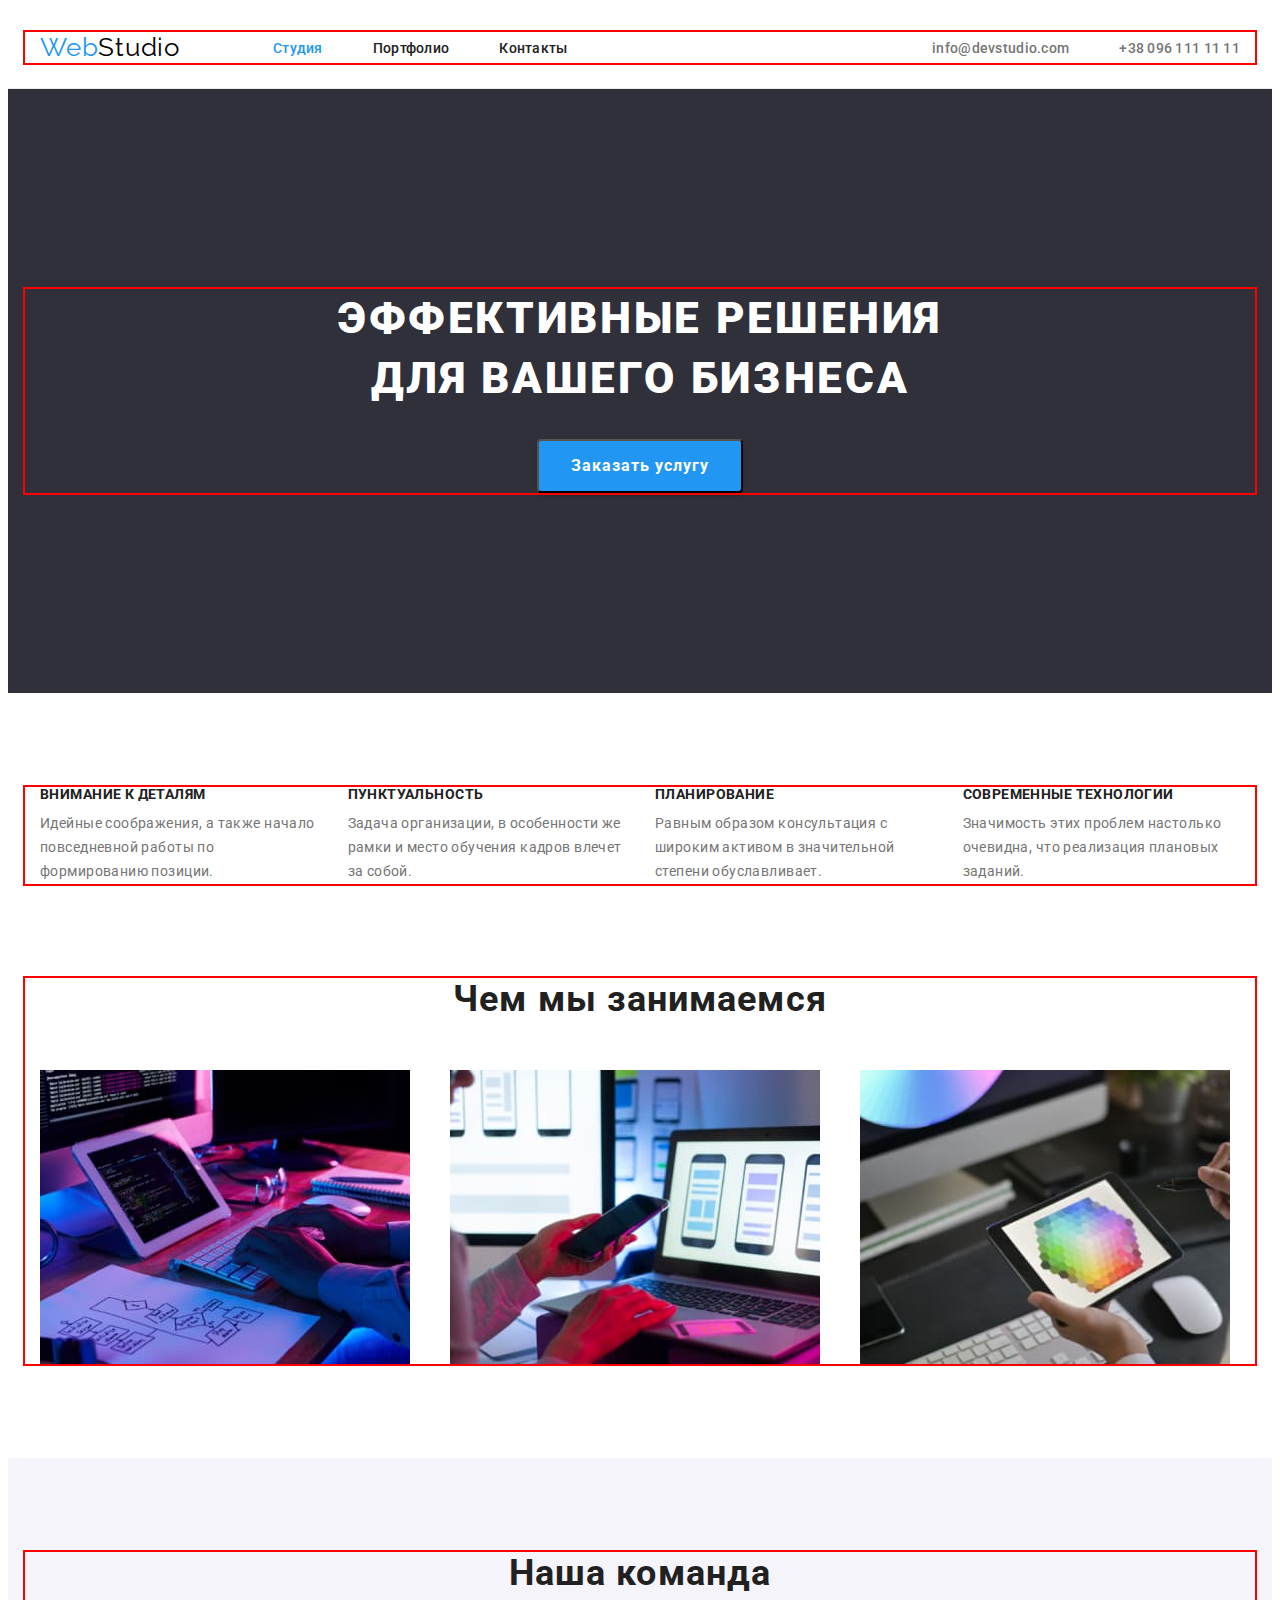
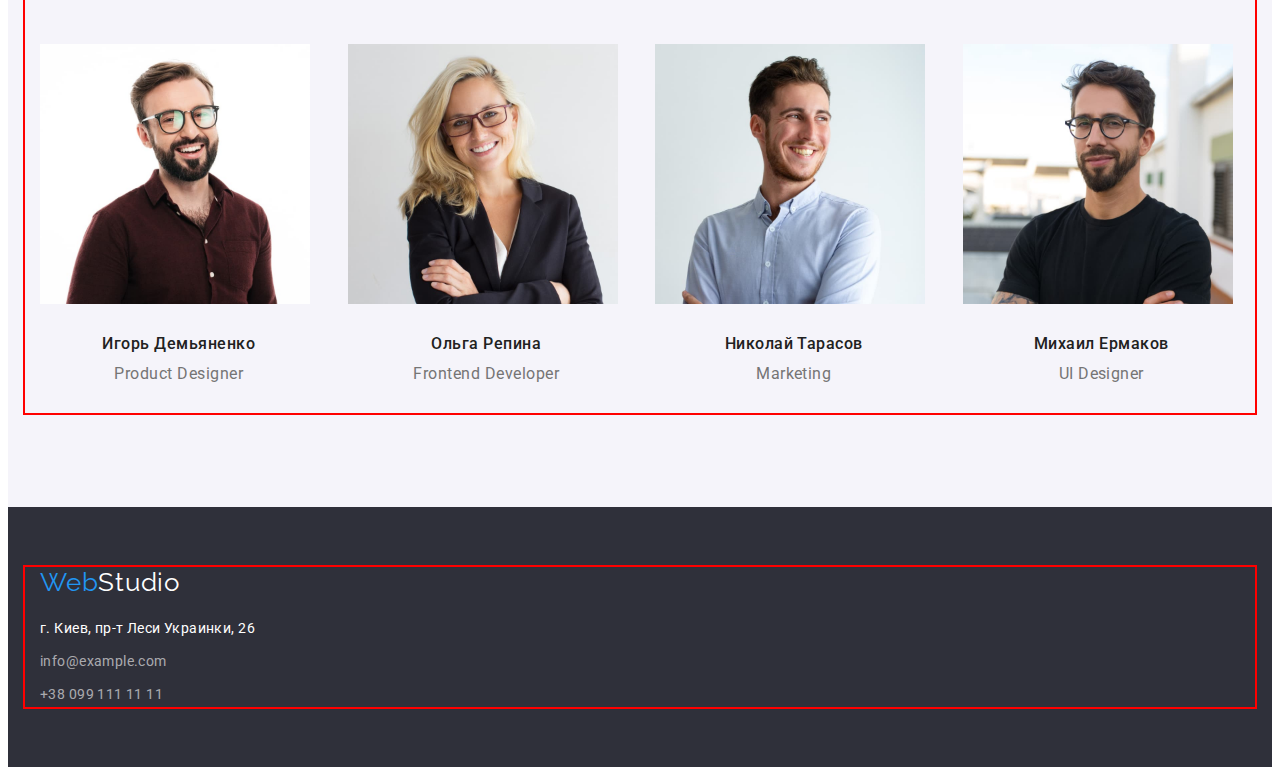
==== index.html @ fa951e1b "clone" ====
<!DOCTYPE html>
<html lang="ru">
<head>
    <meta charset="UTF-8">
    <meta http-equiv="X-UA-Compatible" content="IE=edge">
    <meta name="viewport" content="width=device-width, initial-scale=1.0">
    <title>Web Studio</title>
    <link rel="preconnect" href="https://fonts.googleapis.com">
    <link rel="preconnect" href="https://fonts.gstatic.com" crossorigin>
    <link href="https://fonts.googleapis.com/css2?family=Raleway:wght@700&family=Roboto:wght@400;500;700;900&display=swap"
        rel="stylesheet">
    <link rel="stylesheet" href="https://cdnjs.cloudflare.com/ajax/libs/modern-normalize/1.1.0/modern-normalize.min.css"
        integrity="sha512-wpPYUAdjBVSE4KJnH1VR1HeZfpl1ub8YT/NKx4PuQ5NmX2tKuGu6U/JRp5y+Y8XG2tV+wKQpNHVUX03MfMFn9Q=="
        crossorigin="anonymous" referrerpolicy="no-referrer"/>
    <link rel="stylesheet" href="./css/styles.css">
</head>
<body>
    <header class="header">
    <div class="container header-container">
        <a class="logo link" href="">Web<span class="logo-dark-text">Studio</span></a>
        <nav>
        <ul class="list nav-list">
            <li class="nav-item">
                <a class="link nav-link current" href="">Студия</a>
            </li>
            <li class="nav-item">
                <a class="link nav-link" href="./portfolio.html">Портфолио</a>
            </li>
            <li class="nav-item">
                <a class="link nav-link" href="">Контакты</a>
            </li>
        </ul>
        </nav>
        <div class="header-connect">
        <ul class="list nav-list">
        <li class="nav-connect">
            <a class="link nav-contact" href="mailto:info@devstudio.com">info@devstudio.com</a>
        </li>
        <li class="nav-connect">
            <a class="link nav-contact" href="tel:+380961111111">+38 096 111 11 11</a>
        </li>
        </ul>
        </div>
    </div>
    </header>
    <main>
    <section class="name">
    <div class="container name-item">
        <h1 class="name-title">Эффективные решения для вашего бизнеса</h1>
        <button class="name-btn" type="button">Заказать услугу</button>
    </div>
    </section>
    <section class="principles">
    <div class="container">
        <h2 class="visually-hidden">Наши преимущества</h2>
        <ul class="list principles-list">
            <li class="principles-item">
                <h3 class="principles-title">Внимание к деталям</h3>
                <p class="principles-text">Идейные соображения, а также начало повседневной работы по формированию позиции.</p>
            </li>
            <li class="principles-item">
                <h3 class="principles-title">Пунктуальность</h3>
                <p class="principles-text">Задача организации, в особенности же рамки и место обучения кадров влечет за собой.</p>
            </li>
            <li class="principles-item">
                <h3 class="principles-title">Планирование</h3>
                <p class="principles-text">Равным образом консультация с широким активом в значительной степени обуславливает.</p>
            </li>
            <li class="principles-item">
                <h3 class="principles-title">Современные технологии</h3>
                <p class="principles-text">Значимость этих проблем настолько очевидна, что реализация плановых заданий.</p>
            </li>
        </ul>
    </div>
    </section>
    <section class="about">
    <div class="container">
        <h2 class="about-title">Чем мы занимаемся</h2>
        <ul class="list about-list">
            <li class="about-item">
                <img src="./images/img1.jpg" alt="человек печатает на клавиатуре"
                width="370"
                height="294">
            </li>
            <li class="about-item">
                <img src="./images/img2.jpg" alt="телефон в руках"
                width="370"
                height="294">
            </li>
            <li class="about-item">
                <img src="./images/img3.jpg" alt="планшет в руках"
                width="370"
                height="294">
            </li>
        </ul>
    </div>
    </section>
    <section class="team">
    <div class="container">
        <h2 class="team-title">Наша команда</h2>
        <ul class="list team-list">
            <li class="team-item">
                <img class="team-image" src="./images/boy1.jpg" alt="парень в очках"
                width="270"
                height="260">
                <h3 class="team-name">Игорь Демьяненко</h3>
                <p class="team-position" lang="en">Product Designer</p>
            </li>
            <li class="team-item">
                <img class="team-image" src="./images/girl.jpg" alt="девушка"
                width="270"
                height="260">
                <h3 class="team-name">Ольга Репина</h3>
                <p class="team-position" lang="en">Frontend Developer</p>
            </li>
            <li class="team-item">
                <img class="team-image" src="./images/boy2.jpg" alt="парень"
                width="270"
                height="260">
                <h3 class="team-name">Николай Тарасов</h3>
                <p class="team-position" lang="en">Marketing</p>
            </li>
            <li class="team-item">
                <img class="team-image" src="./images/boy3.jpg" alt="парень с бородой"
                width="270"
                height="260">
                <h3 class="team-name">Михаил Ермаков</h3>
                <p class="team-position" lang="en">UI Designer</p>
            </li>
        </ul>
    </div>
    </section>
    </main>
    <footer class="footer">
    <div class="container">
        <a class="logo link" href="">Web<span class="logo-light-text">Studio</span></a>
        <address class="address">
            <ul class="list">
                <li class="adress-list">
                    <a class="link adress-link" href="https://goo.gl/maps/b5n3FPtcMpypodcq6" target="_blank" rel="noopener noreferre">
                        г. Киев, пр-т Леси Украинки, 26</a>
                </li>
                <li class="adress-list">
                    <a class="link adress-contact" href="mailto:info@example.com">info@example.com</a>
                </li>
                <li class="adress-list">
                    <a class="link adress-contact" href="tel:+380991111111">+38 099 111 11 11</a>
                </li>
            </ul>
        </address>
    </div>
    </footer>
</body>
</html>
---- css/styles.css ----
:root {
    --header-color: #757575;
    --title-color: #212121;
    --accent-color: #2196F3;
    --btn-color: #FFFFFF;
    }

body {
    font-family: "Roboto", "sans-serif";
    color: var(--header-color);
}
p, h1, h2, h3, h4, h5, h6 {
    margin: 0;
}

ul {
    margin: 0;
    padding: 0;
}
button {
    cursor: pointer;
}
img {
    display: block;
}


/* Header*/
.container {
    width: 1200px;
    padding-left: 15px;
    padding-right: 15px;
    margin: 0 auto;
    outline: 2px solid red;
}
.header {
    background-color: var(--btn-color);
    padding-top: 24px;
    padding-bottom: 25px;
    border-bottom: 1px solid #ECECEC;
}
.header-container {
    display: flex;
    align-items: center;
}
.header-connect {
    margin-left: auto;
}
.link {
    text-decoration: none;
}
.list {
    list-style: none;
}
.nav-list {
    display: flex;

}
.logo {
    font-family: "Raleway", "sans-serif";
    font-size: 26px;
    line-height: 1.19;
    letter-spacing: 0.03em;
    color: var(--accent-color);
    margin-right: 93px;
}
.logo-dark-text {
    color: #000000;
}

.nav-link {
font-weight: 500;
font-size: 14px;
line-height: 1.14;
letter-spacing: 0.02em;
color: var(--title-color);
}

.nav-item:not(:last-child) {
    margin-right: 50px;
}

.current {
    color: var(--accent-color);
}
.nav-link:hover,
.nav-link:focus {
    color: var(--accent-color);
}
.nav-contact {
font-weight: 500;
font-size: 14px;
line-height: 1.14;
letter-spacing: 0.02em;
color: var(--header-color);
}
.nav-connect:not(:last-child) {
    margin-right: 50px;
}

.nav-contact:hover,
.nav-contact:focus {
    color: var(--accent-color);
}

/* Section Name */
.name {
    background-color: #2F303A;
    padding-top: 200px;
    padding-bottom: 200px;
}
.name-item {
    display: flex;
    flex-direction: column;
    align-items: center;
}
.name-title {
font-weight: 900;
font-size: 44px;
line-height: 1.36;
text-align: center;
letter-spacing: 0.06em;
text-transform: uppercase;
color: var(--btn-color);
margin-bottom: 30px;
max-width: 696px;
display: flex;
}
.name-btn {
font-family: inherit;
font-weight: 700;
font-size: 16px;
line-height: 1.87;
display: flex;
align-items: center;
text-align: center;
letter-spacing: 0.06em;
color: var(--btn-color);
background-color: var(--accent-color);
cursor: pointer;
box-shadow: 0px 4px 4px rgba(0, 0, 0, 0.15);
border-radius: 4px;
min-width: 200px;
min-height: 50px;
padding: 10px 32px;
}
.name-btn:hover, .name-btn:focus {
   background-color: #188CE8;
}

/* Section principles */
.principles {
    padding-top: 94px;
    padding-bottom: 94px;
}
.principles-list {
    display: flex;
    flex-wrap: wrap;
    margin-left: -30px;
}
.principles-item {
    width: calc(100% / 4 - 30px);
    margin-left: 30px;
}
.visually-hidden {
    position: absolute;
    white-space: nowrap;
    width: 1px;
    height: 1px;
    margin: -1px;
    padding: 0;
    overflow: hidden;
    border: 0;
    clip: rect(0 0 0 0);
    clip-path: inset(50%);
}
.principles-title {
font-size: 14px;
line-height: 1.14;
letter-spacing: 0.03em;
text-transform: uppercase;
color: var(--title-color);
margin-bottom: 10px;
}
.principles-text {
font-size: 14px;
line-height: 1.71;
letter-spacing: 0.03em;
}

/* Section about */
.about {
    padding-top: 0;
    padding-bottom: 94px;
}
.about-list {
    display: flex;
    flex-wrap: wrap;
    margin-left: -30px;
}
.about-item {
    width: calc(100% / 3 - 30px);
    margin-left: 30px;
}
.about-title {
font-size: 36px;
line-height: 1.17;
text-align: center;
letter-spacing: 0.03em;
color: var(--title-color);
margin-bottom: 50px;
}

/* Team */
.team {
    background-color: #F5F4FA;
    padding-top: 94px;
    padding-bottom: 94px;
}
.team-list {
    display: flex;
    flex-wrap: wrap;
    margin-left: -30px;
}
.team-item {
    width: calc(100% / 4 - 30px);
    margin-left: 30px;
    margin-bottom: 30px;
}

.team-title {
font-weight: 700;
font-size: 36px;
line-height: 1.17;
text-align: center;
letter-spacing: 0.03em;
color: var(--title-color);
margin-bottom: 50px;
}
.team-image {
    margin-bottom: 30px;
}
.team-name {
font-weight: 500;
font-size: 16px;
line-height: 1.19;
text-align: center;
letter-spacing: 0.03em;
color: var(--title-color);
margin-bottom: 10px;
}
.team-position { 
font-size: 16px;
line-height: 1.19;
text-align: center;
letter-spacing: 0.03em;
color: var(--header-color);
}

/* Footer */
.footer {
background-color: #2F303A;
padding-top: 60px;
padding-bottom: 60px;
}
.logo-light-text {
    color: var(--btn-color);
}
.address {
font-style: normal;
margin-top: 20px;
}
.adress-list:not(:last-child) {
    margin-bottom: 9px;
}
.adress-link {
font-size: 14px;
line-height: 1.71;
letter-spacing: 0.03em;
color: var(--btn-color);
}
.adress-contact {
font-size: 14px;
line-height: 1.71;
letter-spacing: 0.03em;
color: rgba(255, 255, 255, 0.6);
}

/* Portfolio */
.filter-list {
    margin-bottom: 34px;
    display: flex;
    justify-content: center
}
.filter-item:not(:last-child) {
    margin-right: 8px;
    
}
.filter-btn-main {
font-family: inherit;
font-weight: 500;
font-size: 16px;
line-height: 1.63;
text-align: center;
letter-spacing: 0.03em;
color: var(--btn-color);
background: var(--accent-color);
box-shadow: 0px 3px 1px rgba(0, 0, 0, 0.1), 0px 1px 2px rgba(0, 0, 0, 0.08), 0px 2px 2px rgba(0, 0, 0, 0.12);
border-radius: 4px;
cursor: pointer;
border-radius: 4px;
border: none;
}
.filter-btn {
font-family: inherit;
font-weight: 500;
font-size: 16px;
line-height: 1.63;
text-align: center;
letter-spacing: 0.03em;
color: var(--title-color);
background-color: #F5F4FA;
cursor: pointer;
background: #F5F4FA;
border-radius: 4px;
border: none;
}
.filter-btn-main:hover,
.filter-btn-main:focus,
.filter-btn:hover,
.filter-btn:focus {
background-color: var(--accent-color);
color: var(--btn-color);
}
.projects {
    margin-top: 94px;
    margin-bottom: 94px;
    
}
.projects-list {
    display: flex;
    flex-wrap: wrap;
    margin-left: -30px;
    margin-bottom: -30px;
    }
.projects-box {
    width: calc(100% / 3 - 30px);
    margin-bottom: 30px;
    margin-left: 30px;
}
.projects-box:nth-last-child(-n + 3) {
    margin-bottom: 0;
}
.projects-item {
    border: 1px solid #EEEEEE;
    padding-left: 24px;
}
.projects-title {
font-size: 18px;
line-height: 2;
letter-spacing: 0.06em;
color: var(--title-color);
margin-top: 20px;
}

.projects-text {  
font-size: 16px;
line-height: 1.88;
letter-spacing: 0.03em;
color: var(--header-color);
margin-top: 4px;
margin-bottom: 20px;
}
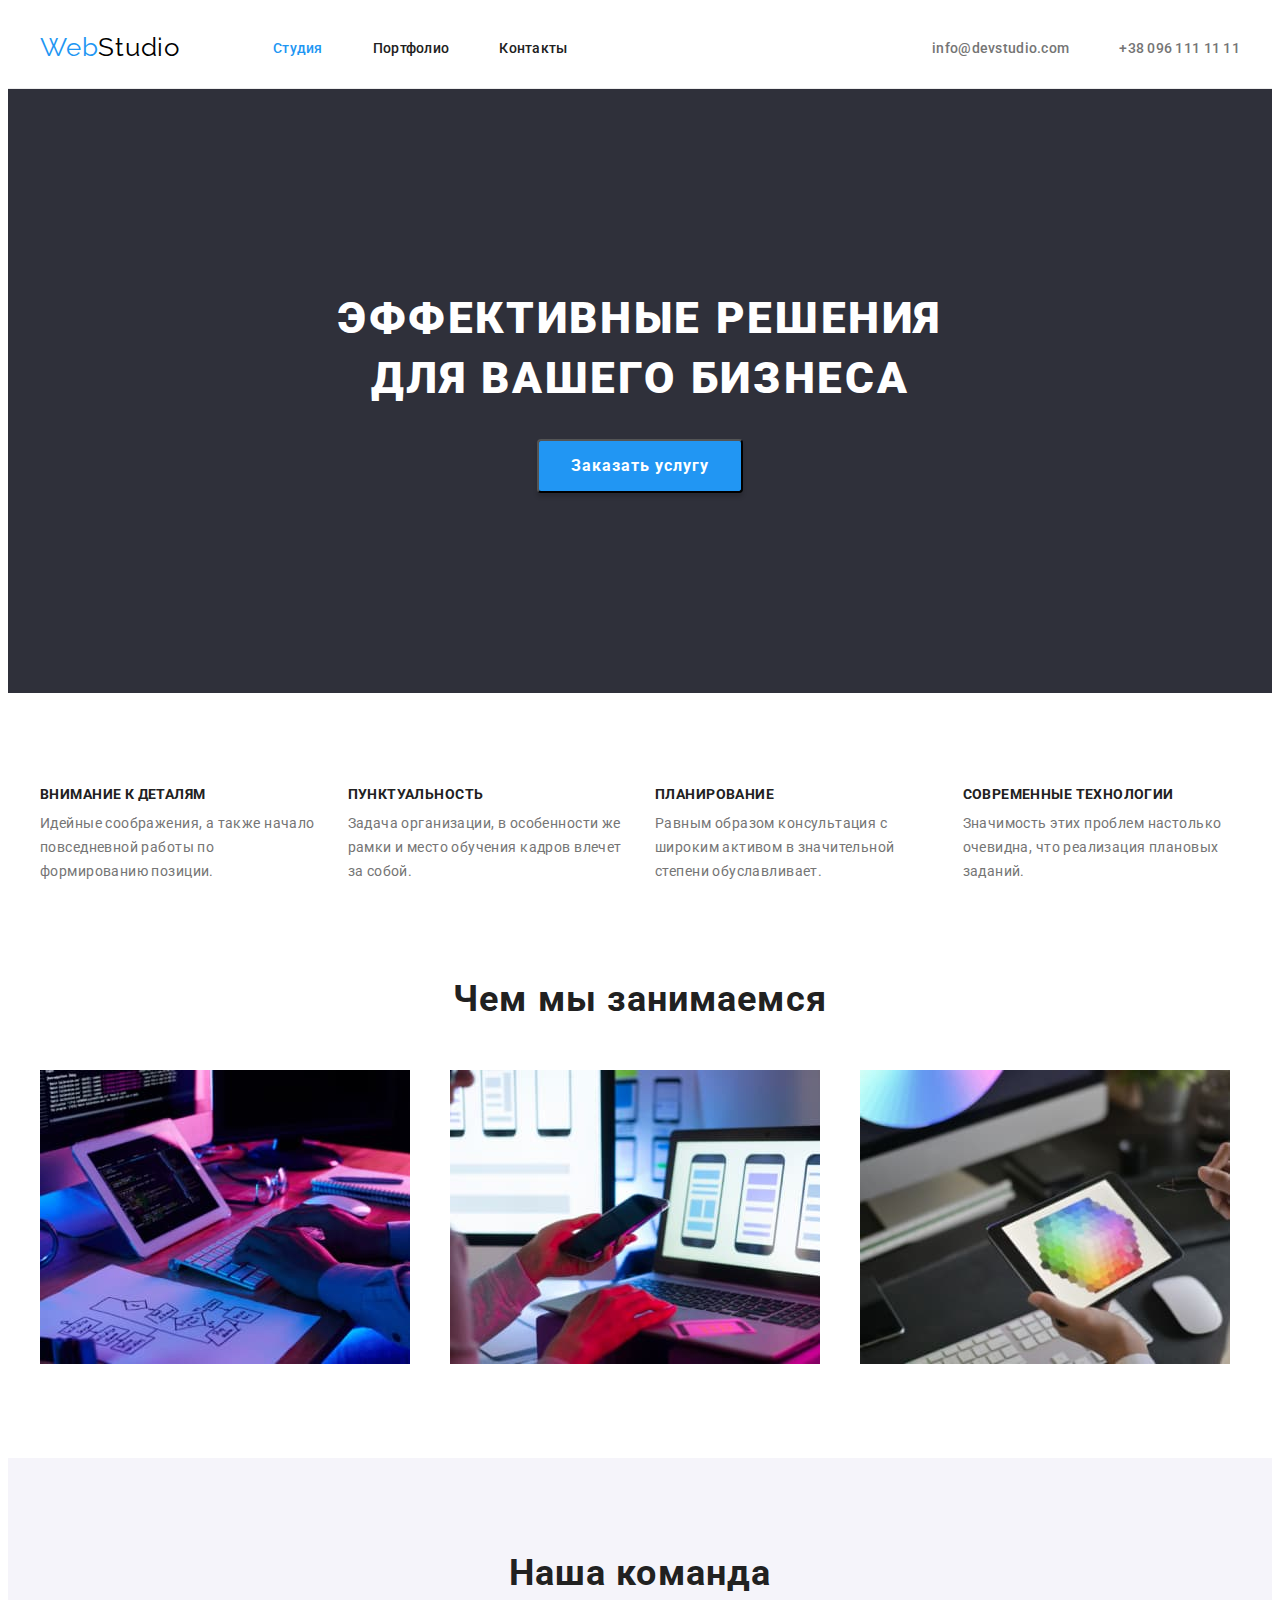
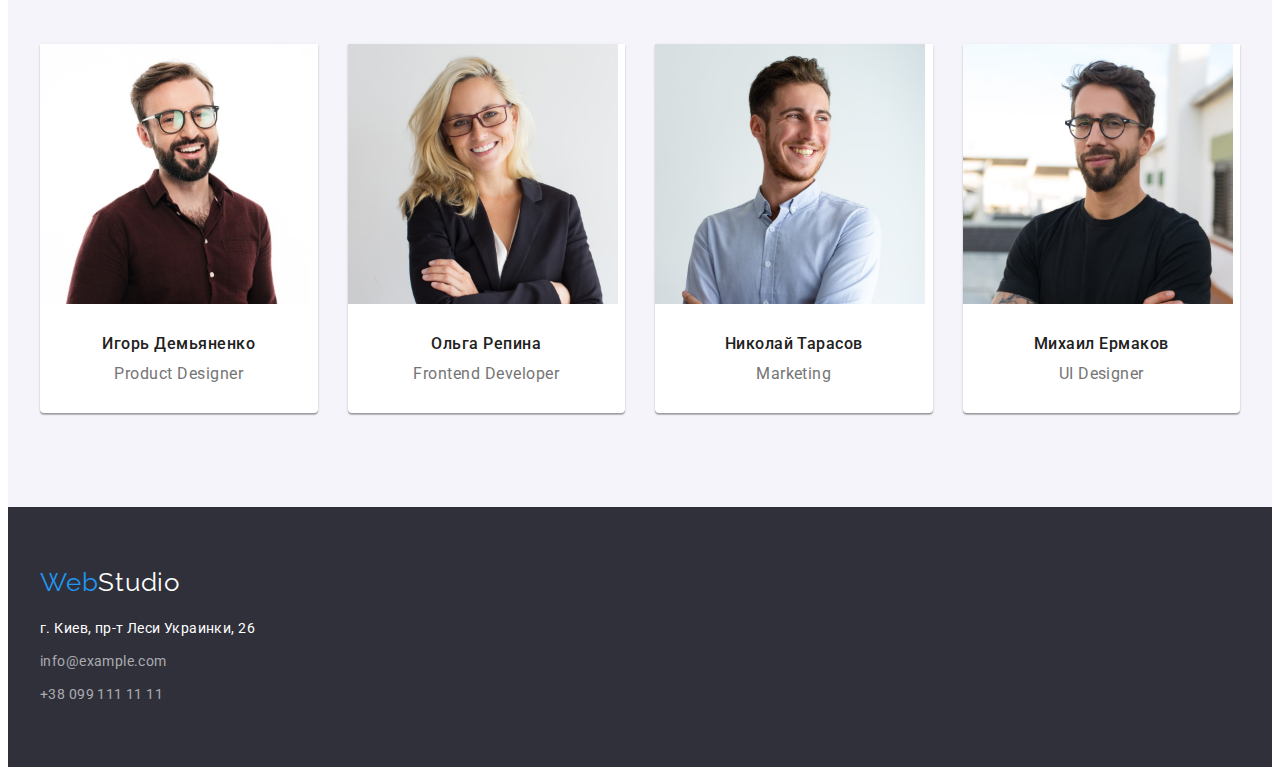
==== commit 18c8a187: "copy" ====
--- a/index.html
+++ b/index.html
@@ -31,7 +31,6 @@
             </li>
         </ul>
         </nav>
-        <div class="header-connect">
         <ul class="list nav-list">
         <li class="nav-connect">
             <a class="link nav-contact" href="mailto:info@devstudio.com">info@devstudio.com</a>
@@ -40,7 +39,6 @@
             <a class="link nav-contact" href="tel:+380961111111">+38 096 111 11 11</a>
         </li>
         </ul>
-        </div>
     </div>
     </header>
     <main>
@@ -50,7 +48,7 @@
         <button class="name-btn" type="button">Заказать услугу</button>
     </div>
     </section>
-    <section class="principles">
+    <section class="section">
     <div class="container">
         <h2 class="visually-hidden">Наши преимущества</h2>
         <ul class="list principles-list">
@@ -73,7 +71,7 @@
         </ul>
     </div>
     </section>
-    <section class="about">
+    <section class="section about">
     <div class="container">
         <h2 class="about-title">Чем мы занимаемся</h2>
         <ul class="list about-list">
@@ -95,37 +93,45 @@
         </ul>
     </div>
     </section>
-    <section class="team">
+    <section class="section team">
     <div class="container">
         <h2 class="team-title">Наша команда</h2>
         <ul class="list team-list">
             <li class="team-item">
-                <img class="team-image" src="./images/boy1.jpg" alt="парень в очках"
+                <img src="./images/boy1.jpg" alt="парень в очках"
                 width="270"
                 height="260">
+            <div class="team-heading">
                 <h3 class="team-name">Игорь Демьяненко</h3>
                 <p class="team-position" lang="en">Product Designer</p>
+            </div>
             </li>
             <li class="team-item">
-                <img class="team-image" src="./images/girl.jpg" alt="девушка"
+                <img src="./images/girl.jpg" alt="девушка"
                 width="270"
                 height="260">
+            <div class="team-heading">
                 <h3 class="team-name">Ольга Репина</h3>
                 <p class="team-position" lang="en">Frontend Developer</p>
+            </div>
             </li>
             <li class="team-item">
-                <img class="team-image" src="./images/boy2.jpg" alt="парень"
+                <img src="./images/boy2.jpg" alt="парень"
                 width="270"
                 height="260">
+            <div class="team-heading">
                 <h3 class="team-name">Николай Тарасов</h3>
                 <p class="team-position" lang="en">Marketing</p>
+            </div>
             </li>
             <li class="team-item">
-                <img class="team-image" src="./images/boy3.jpg" alt="парень с бородой"
+                <img src="./images/boy3.jpg" alt="парень с бородой"
                 width="270"
                 height="260">
+            <div class="team-heading">
                 <h3 class="team-name">Михаил Ермаков</h3>
                 <p class="team-position" lang="en">UI Designer</p>
+            </div>
             </li>
         </ul>
     </div>
@@ -133,7 +139,7 @@
     </main>
     <footer class="footer">
     <div class="container">
-        <a class="logo link" href="">Web<span class="logo-light-text">Studio</span></a>
+        <a class="logo-footer link" href="">Web<span class="logo-light-text">Studio</span></a>
         <address class="address">
             <ul class="list">
                 <li class="adress-list">
--- a/css/styles.css
+++ b/css/styles.css
@@ -31,7 +31,6 @@
     padding-left: 15px;
     padding-right: 15px;
     margin: 0 auto;
-    outline: 2px solid red;
 }
 .header {
     background-color: var(--btn-color);
@@ -43,9 +42,7 @@
     display: flex;
     align-items: center;
 }
-.header-connect {
-    margin-left: auto;
-}
+
 .link {
     text-decoration: none;
 }
@@ -54,7 +51,7 @@
 }
 .nav-list {
     display: flex;
-
+    margin-left: auto;
 }
 .logo {
     font-family: "Raleway", "sans-serif";
@@ -149,7 +146,7 @@
 }
 
 /* Section principles */
-.principles {
+.section {
     padding-top: 94px;
     padding-bottom: 94px;
 }
@@ -191,7 +188,6 @@
 /* Section about */
 .about {
     padding-top: 0;
-    padding-bottom: 94px;
 }
 .about-list {
     display: flex;
@@ -214,8 +210,6 @@
 /* Team */
 .team {
     background-color: #F5F4FA;
-    padding-top: 94px;
-    padding-bottom: 94px;
 }
 .team-list {
     display: flex;
@@ -225,9 +219,10 @@
 .team-item {
     width: calc(100% / 4 - 30px);
     margin-left: 30px;
-    margin-bottom: 30px;
-}
-
+    background-color: var(--btn-color);
+    box-shadow: 0px 1px 3px rgba(0, 0, 0, 0.12), 0px 1px 1px rgba(0, 0, 0, 0.14), 0px 2px 1px rgba(0, 0, 0, 0.2);
+    border-radius: 0px 0px 4px 4px;
+}
 .team-title {
 font-weight: 700;
 font-size: 36px;
@@ -237,9 +232,6 @@
 color: var(--title-color);
 margin-bottom: 50px;
 }
-.team-image {
-    margin-bottom: 30px;
-}
 .team-name {
 font-weight: 500;
 font-size: 16px;
@@ -248,6 +240,10 @@
 letter-spacing: 0.03em;
 color: var(--title-color);
 margin-bottom: 10px;
+}
+.team-heading {
+    padding-top: 30px;
+    padding-bottom: 30px;
 }
 .team-position { 
 font-size: 16px;
@@ -263,6 +259,13 @@
 padding-top: 60px;
 padding-bottom: 60px;
 }
+.logo-footer {
+    font-family: "Raleway", "sans-serif";
+    font-size: 26px;
+    line-height: 1.19;
+    letter-spacing: 0.03em;
+    color: var(--accent-color);
+}
 .logo-light-text {
     color: var(--btn-color);
 }
@@ -288,7 +291,7 @@
 
 /* Portfolio */
 .filter-list {
-    margin-bottom: 34px;
+    margin-bottom: 50px;
     display: flex;
     justify-content: center
 }
@@ -331,11 +334,6 @@
 .filter-btn:focus {
 background-color: var(--accent-color);
 color: var(--btn-color);
-}
-.projects {
-    margin-top: 94px;
-    margin-bottom: 94px;
-    
 }
 .projects-list {
     display: flex;
@@ -353,14 +351,13 @@
 }
 .projects-item {
     border: 1px solid #EEEEEE;
-    padding-left: 24px;
+    padding: 20px 24px;
 }
 .projects-title {
 font-size: 18px;
 line-height: 2;
 letter-spacing: 0.06em;
 color: var(--title-color);
-margin-top: 20px;
 }
 
 .projects-text {  
@@ -369,6 +366,5 @@
 letter-spacing: 0.03em;
 color: var(--header-color);
 margin-top: 4px;
-margin-bottom: 20px;
-}
-
+}
+
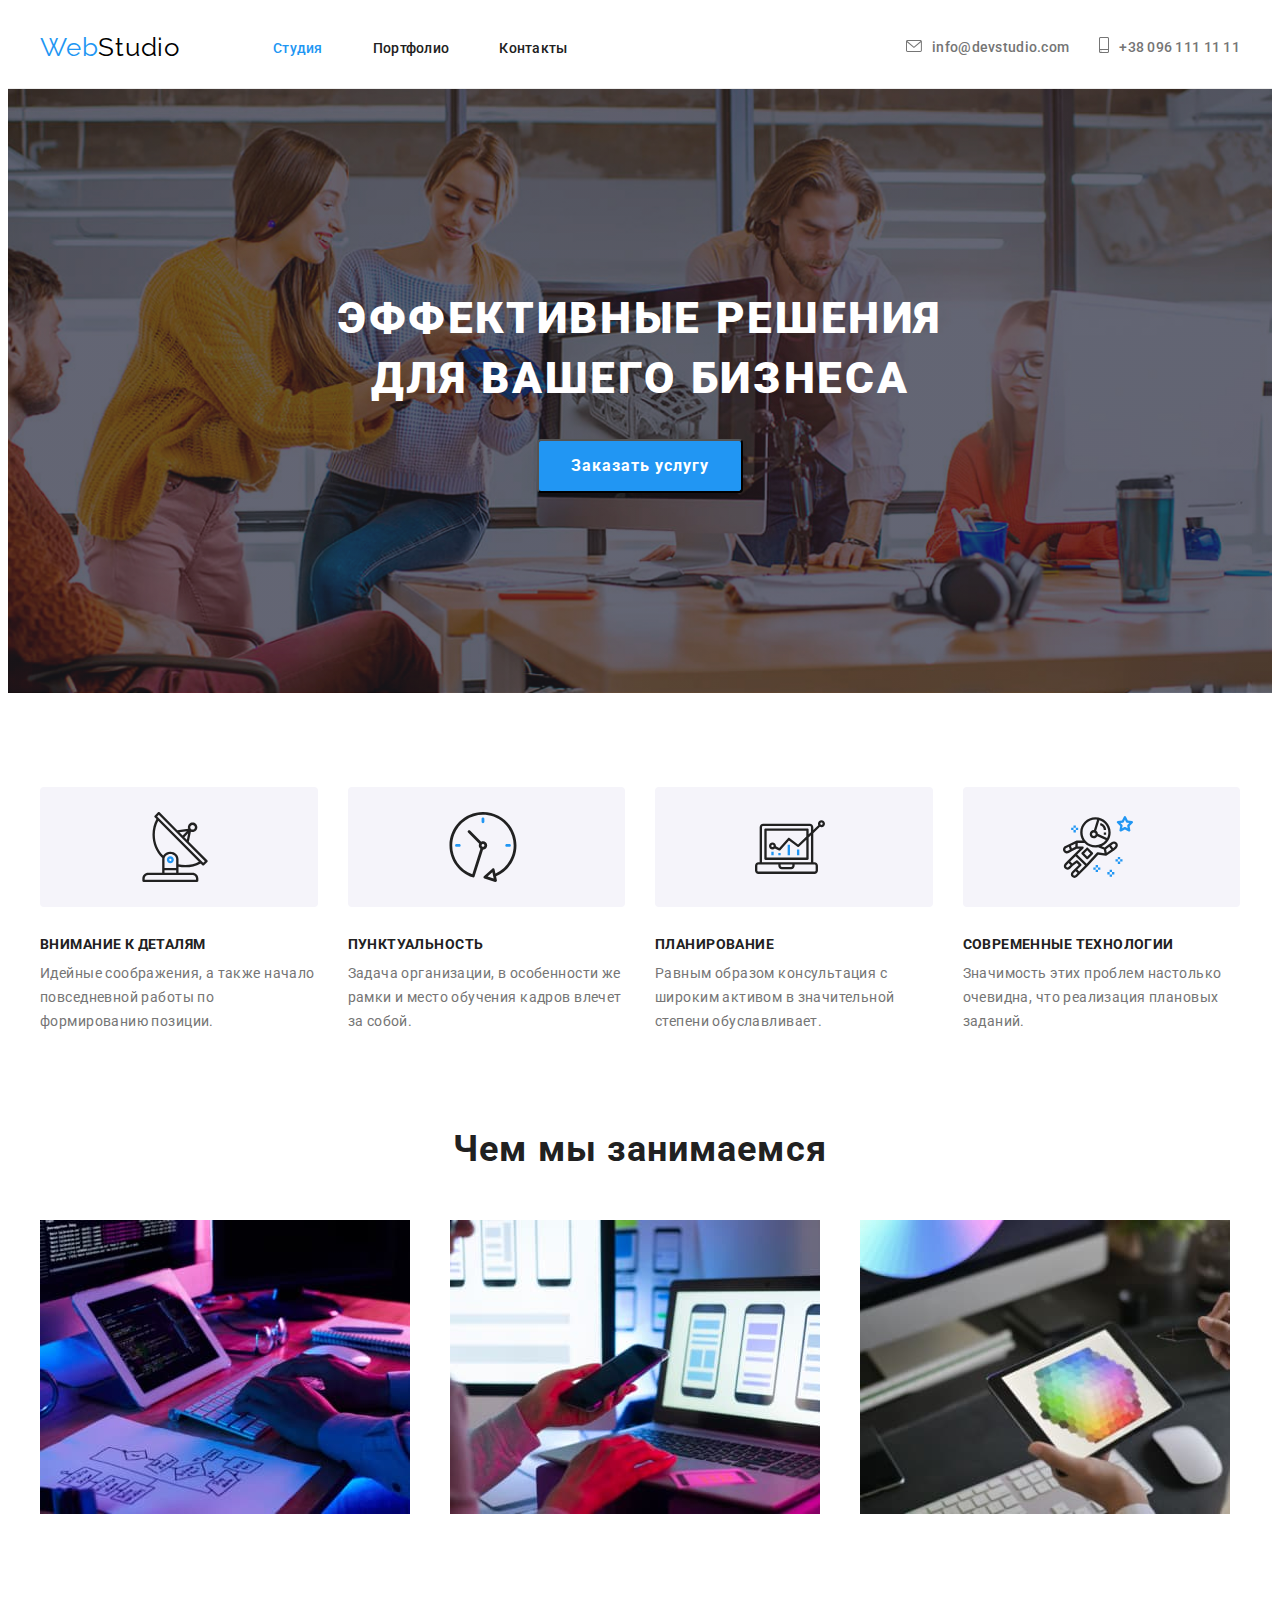
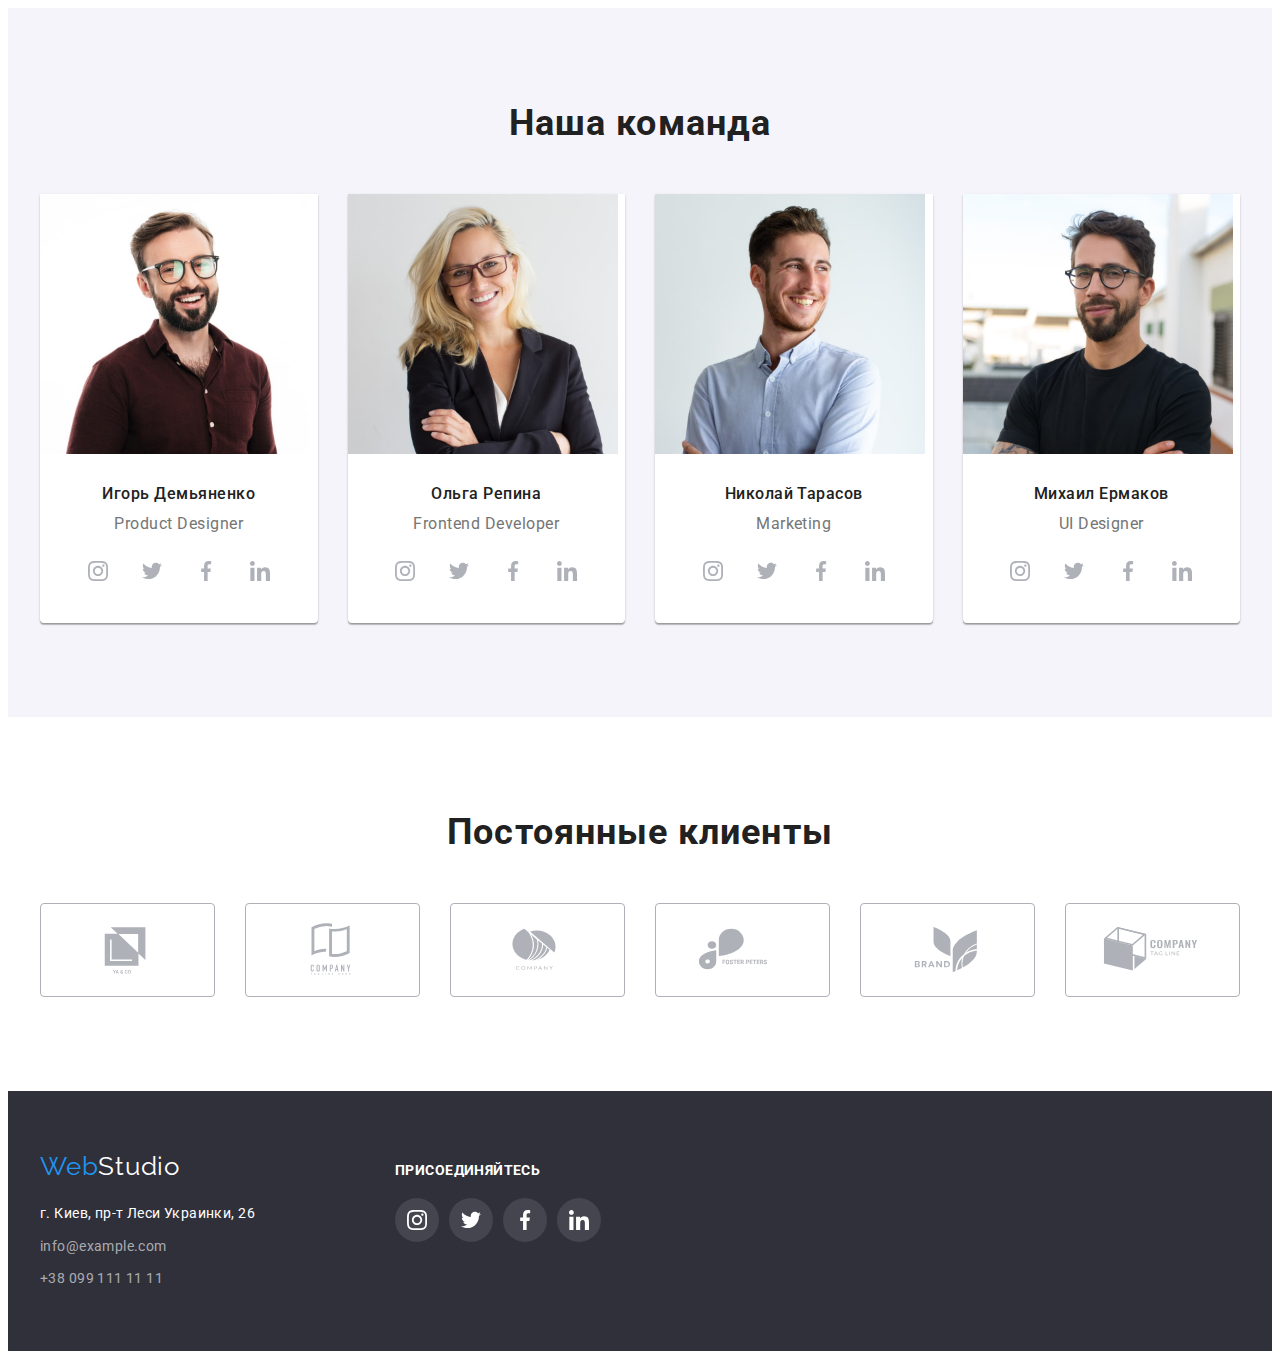
==== commit c4701162: "main page" ====
--- a/index.html
+++ b/index.html
@@ -32,8 +32,24 @@
         </ul>
         </nav>
         <ul class="list nav-list">
+        <li>
+            <a href="" class="nav-icon">
+                <svg width="16" height="12">
+                    <use href="./images/icons.svg#icon-envelope">
+                    </use>
+                </svg>
+            </a>
+        </li>
         <li class="nav-connect">
             <a class="link nav-contact" href="mailto:info@devstudio.com">info@devstudio.com</a>
+        </li>
+        <li>
+            <a href="" class="nav-icon">
+                <svg width="10" height="16">
+                    <use href="./images/icons.svg#icon-smartphone">
+                    </use>
+                </svg>
+            </a>
         </li>
         <li class="nav-connect">
             <a class="link nav-contact" href="tel:+380961111111">+38 096 111 11 11</a>
@@ -51,6 +67,36 @@
     <section class="section">
     <div class="container">
         <h2 class="visually-hidden">Наши преимущества</h2>
+        <ul class="principles-icon-list list">
+            <li class="principles-icon-item">
+                <a href="" class="principles-icon-image">
+                    <svg width="70" height="70">
+                        <use href="./images/icons.svg#icon-antenna"></use>
+                    </svg>
+                </a>
+            </li>
+            <li class="principles-icon-item">
+                <a href="" class="principles-icon-image">
+                    <svg width="70" height="70">
+                        <use href="./images/icons.svg#icon-clock"></use>
+                    </svg>
+                </a>
+            </li>
+            <li class="principles-icon-item">
+                <a href="" class="principles-icon-image">
+                    <svg width="70" height="70">
+                        <use href="./images/icons.svg#icon-diagram"></use>
+                    </svg>
+                </a>
+            </li>
+            <li class="principles-icon-item">
+                <a href="" class="principles-icon-image">
+                    <svg width="70" height="70">
+                        <use href="./images/icons.svg#icon-astronaut"></use>
+                    </svg>
+                </a>
+            </li>
+        </ul>
         <ul class="list principles-list">
             <li class="principles-item">
                 <h3 class="principles-title">Внимание к деталям</h3>
@@ -104,6 +150,42 @@
             <div class="team-heading">
                 <h3 class="team-name">Игорь Демьяненко</h3>
                 <p class="team-position" lang="en">Product Designer</p>
+            <ul class="team-social-list list">
+                <li class="team-social-item">
+                    <a 
+                        href="" 
+                        class="team-social-link">
+                    <svg class="team-social-icon" width="20" height="20">
+                    <use href="./images/icons.svg#icon-instagram">
+                    </use>
+                    </svg>
+                    </a>
+                </li>
+                <li class="team-social-item">
+                    <a href="" class="team-social-link">
+                        <svg class="team-social-icon" width="20" height="20">
+                            <use href="./images/icons.svg#icon-twitter">
+                            </use>
+                        </svg>
+                    </a>
+                </li>
+                <li class="team-social-item">
+                    <a href="" class="team-social-link">
+                        <svg class="team-social-icon" width="20" height="20">
+                            <use href="./images/icons.svg#icon-facebook">
+                            </use>
+                        </svg>
+                    </a>
+                </li>
+                <li class="team-social-item">
+                <a href="" class="team-social-link">
+                    <svg class="team-social-icon" width="20" height="20">
+                        <use href="./images/icons.svg#icon-linkedin">
+                        </use>
+                    </svg>
+                </a>
+                </li>
+            </ul>
             </div>
             </li>
             <li class="team-item">
@@ -113,6 +195,40 @@
             <div class="team-heading">
                 <h3 class="team-name">Ольга Репина</h3>
                 <p class="team-position" lang="en">Frontend Developer</p>
+            <ul class="team-social-list list">
+                <li class="team-social-item">
+                    <a href="" class="team-social-link">
+                        <svg class="team-social-icon" width="20" height="20">
+                            <use href="./images/icons.svg#icon-instagram">
+                            </use>
+                        </svg>
+                    </a>
+                </li>
+                <li class="team-social-item">
+                    <a href="" class="team-social-link">
+                        <svg class="team-social-icon" width="20" height="20">
+                            <use href="./images/icons.svg#icon-twitter">
+                            </use>
+                        </svg>
+                    </a>
+                </li>
+                <li class="team-social-item">
+                    <a href="" class="team-social-link">
+                        <svg class="team-social-icon" width="20" height="20">
+                            <use href="./images/icons.svg#icon-facebook">
+                            </use>
+                        </svg>
+                    </a>
+                </li>
+                <li class="team-social-item">
+                    <a href="" class="team-social-link">
+                        <svg class="team-social-icon" width="20" height="20">
+                            <use href="./images/icons.svg#icon-linkedin">
+                            </use>
+                        </svg>
+                    </a>
+                </li>
+            </ul>
             </div>
             </li>
             <li class="team-item">
@@ -122,6 +238,40 @@
             <div class="team-heading">
                 <h3 class="team-name">Николай Тарасов</h3>
                 <p class="team-position" lang="en">Marketing</p>
+            <ul class="team-social-list list">
+                <li class="team-social-item">
+                    <a href="" class="team-social-link">
+                        <svg class="team-social-icon" width="20" height="20">
+                            <use href="./images/icons.svg#icon-instagram">
+                            </use>
+                        </svg>
+                    </a>
+                </li>
+                <li class="team-social-item">
+                    <a href="" class="team-social-link">
+                        <svg class="team-social-icon" width="20" height="20">
+                            <use href="./images/icons.svg#icon-twitter">
+                            </use>
+                        </svg>
+                    </a>
+                </li>
+                <li class="team-social-item">
+                    <a href="" class="team-social-link">
+                        <svg class="team-social-icon" width="20" height="20">
+                            <use href="./images/icons.svg#icon-facebook">
+                            </use>
+                        </svg>
+                    </a>
+                </li>
+                <li class="team-social-item">
+                    <a href="" class="team-social-link">
+                        <svg class="team-social-icon" width="20" height="20">
+                            <use href="./images/icons.svg#icon-linkedin">
+                            </use>
+                        </svg>
+                    </a>
+                </li>
+            </ul>
             </div>
             </li>
             <li class="team-item">
@@ -131,14 +281,99 @@
             <div class="team-heading">
                 <h3 class="team-name">Михаил Ермаков</h3>
                 <p class="team-position" lang="en">UI Designer</p>
+            <ul class="team-social-list list">
+                <li class="team-social-item">
+                    <a href="" class="team-social-link">
+                        <svg class="team-social-icon" width="20" height="20">
+                            <use href="./images/icons.svg#icon-instagram">
+                            </use>
+                        </svg>
+                    </a>
+                </li>
+                <li class="team-social-item">
+                    <a href="" class="team-social-link">
+                        <svg class="team-social-icon" width="20" height="20">
+                            <use href="./images/icons.svg#icon-twitter">
+                            </use>
+                        </svg>
+                    </a>
+                </li>
+                <li class="team-social-item">
+                    <a href="" class="team-social-link">
+                        <svg class="team-social-icon" width="20" height="20">
+                            <use href="./images/icons.svg#icon-facebook">
+                            </use>
+                        </svg>
+                    </a>
+                </li>
+                <li class="team-social-item">
+                    <a href="" class="team-social-link">
+                        <svg class="team-social-icon" width="20" height="20">
+                            <use href="./images/icons.svg#icon-linkedin">
+                            </use>
+                        </svg>
+                    </a>
+                </li>
+            </ul>
             </div>
             </li>
         </ul>
     </div>
+    </section>
+    <section class="section clients">
+        <div class="container">
+        <h2 class="clients-title">Постоянные клиенты</h2>
+        <ul class="clients-list list">
+            <li class="clients-item">
+                <a href="" class="clients-icon">
+                <svg width="106" height="60">
+                <use href="./images/icons.svg#icon-Logo-1"></use>
+                </svg>
+                </a>
+            </li>
+            <li class="clients-item">
+                <a href="" class="clients-icon">
+                    <svg width="106" height="60">
+                        <use href="./images/icons.svg#icon-Logo-2"></use>
+                    </svg>
+                </a>
+            </li>
+            <li class="clients-item">
+                <a href="" class="clients-icon">
+                    <svg width="106" height="60">
+                        <use href="./images/icons.svg#icon-Logo-3"></use>
+                    </svg>
+                </a>
+            </li>
+            <li class="clients-item">
+                <a href="" class="clients-icon">
+                    <svg width="106" height="60">
+                        <use href="./images/icons.svg#icon-Logo-4"></use>
+                    </svg>
+                </a>
+            </li>
+            <li class="clients-item">
+                <a href="" class="clients-icon">
+                    <svg width="106" height="60">
+                        <use href="./images/icons.svg#icon-Logo-5"></use>
+                    </svg>
+                </a>
+            </li>
+            <li class="clients-item">
+                <a href="" class="clients-icon">
+                    <svg width="106" height="60">
+                        <use href="./images/icons.svg#icon-Logo-6"></use>
+                    </svg>
+                </a>
+            </li>
+        </ul>
+
+        </div>
     </section>
     </main>
     <footer class="footer">
-    <div class="container">
+    <div class="footer-general container">
+        <div class="footer-left">
         <a class="logo-footer link" href="">Web<span class="logo-light-text">Studio</span></a>
         <address class="address">
             <ul class="list">
@@ -154,6 +389,44 @@
                 </li>
             </ul>
         </address>
+        </div>
+    <div class="footer-right">
+        <h3 class="footer-right-title">присоединяйтесь</h3>
+    <ul class="footer-right-list list">
+        <li class="footer-right-item">
+            <a href="" class="footer-right-link">
+                <svg class="footer-right-icon" width="20" height="20">
+                    <use href="./images/icons.svg#icon-instagram">
+                    </use>
+                </svg>
+            </a>
+        </li>
+        <li class="footer-right-item">
+            <a href="" class="footer-right-link">
+                <svg class="footer-right-icon" width="20" height="20">
+                    <use href="./images/icons.svg#icon-twitter">
+                    </use>
+                </svg>
+            </a>
+        </li>
+        <li class="footer-right-item">
+            <a href="" class="footer-right-link">
+                <svg class="footer-right-icon" width="20" height="20">
+                    <use href="./images/icons.svg#icon-facebook">
+                    </use>
+                </svg>
+            </a>
+        </li>
+        <li class="footer-right-item">
+            <a href="" class="footer-right-link">
+                <svg class="footer-right-icon" width="20" height="20">
+                    <use href="./images/icons.svg#icon-linkedin">
+                    </use>
+                </svg>
+            </a>
+        </li>
+    </ul>
+    </div>
     </div>
     </footer>
 </body>
--- a/css/styles.css
+++ b/css/styles.css
@@ -92,19 +92,36 @@
 color: var(--header-color);
 }
 .nav-connect:not(:last-child) {
-    margin-right: 50px;
+    margin-right: 30px;
 }
 
 .nav-contact:hover,
 .nav-contact:focus {
     color: var(--accent-color);
 }
-
+.nav-icon {
+    fill: var(--header-color);
+    margin-right: 10px;
+}
+.nav-icon:hover,
+.nav-icon:focus {
+    fill: var(--accent-color);
+}
 /* Section Name */
 .name {
     background-color: #2F303A;
+    background-image: linear-gradient(
+        rgba(47, 48, 58, 0.4),
+        rgba(47, 48, 58, 0.4)
+        ),
+        url(../images/hero.jpg);
+        background-repeat: no-repeat;
+        background-position: center; 
+        background-size: cover;
+        max-width: 1600px;
     padding-top: 200px;
     padding-bottom: 200px;
+
 }
 .name-item {
     display: flex;
@@ -149,6 +166,22 @@
 .section {
     padding-top: 94px;
     padding-bottom: 94px;
+}
+.principles-icon-list {
+    display: flex;
+    flex-wrap: wrap;
+    margin-left: -30px;
+}
+.principles-icon-item {
+    width: calc(100% / 4 - 30px);
+    margin-left: 30px;
+    background-color: #F5F4FA;
+    border-radius: 4px;
+    margin-bottom: 30px;
+}
+.principles-icon-image {
+    display: flex;
+    padding: 25px 100px;
 }
 .principles-list {
     display: flex;
@@ -251,6 +284,67 @@
 text-align: center;
 letter-spacing: 0.03em;
 color: var(--header-color);
+margin-bottom: 16px;
+}
+.team-social-list {
+    display: flex;
+    justify-content: center;
+}
+.team-social-item + .team-social-item {
+margin-left: 10px;
+}
+.team-social-link {
+    width: 44px;
+    height: 44px;
+    background-color: var(--btn-color);
+    display: flex;
+    justify-content: center;
+    align-items: center;
+    border-radius: 50%;
+    color: #AFB1B8;
+}
+.team-social-icon {
+    fill: currentColor
+}
+.team-social-link:hover,
+.team-social-link:focus {
+    background-color: var(--accent-color);
+    color: var(--btn-color);
+}
+
+/* Clients */
+.clients-title {
+font-weight: 700;
+font-size: 36px;
+line-height: 1.17;
+text-align: center;
+letter-spacing: 0.03em;
+color: var(--title-color);
+margin-bottom: 50px;
+}
+.clients-list {
+    display: flex;
+    justify-content: center;
+    margin-left: -30px;
+}
+.clients-item {
+    width: calc(100% / 6 - 30px);
+    margin-left: 30px;
+    border: 1px solid #AFB1B8;
+    border-radius: 4px;
+}
+.clients-icon {
+    fill: #AFB1B8;
+    display: flex;
+    padding: 16px 32px;
+}
+.clients-icon:hover,
+.clients-icon:focus {
+    fill: var(--accent-color);
+}
+.clients-item:hover,
+.clients-item:focus {
+    border: 1px solid var(--accent-color);
 }
 
 /* Footer */
@@ -258,6 +352,14 @@
 background-color: #2F303A;
 padding-top: 60px;
 padding-bottom: 60px;
+}
+.footer-general {
+    display: flex;
+    justify-content: flex-start;
+    align-items: baseline;
+}
+.footer-left {
+    margin-right: 70px;
 }
 .logo-footer {
     font-family: "Raleway", "sans-serif";
@@ -272,6 +374,7 @@
 .address {
 font-style: normal;
 margin-top: 20px;
+margin-right: 70px;
 }
 .adress-list:not(:last-child) {
     margin-bottom: 9px;
@@ -288,7 +391,40 @@
 letter-spacing: 0.03em;
 color: rgba(255, 255, 255, 0.6);
 }
-
+.footer-right-title {
+font-weight: 700;
+font-size: 14px;
+line-height: 1,14;
+letter-spacing: 0.03em;
+text-transform: uppercase;
+color: var(--btn-color);
+padding-bottom: 20px;
+}
+.footer-right-list {
+    display: flex;
+    align-items: center;
+}
+.footer-right-item + .footer-right-item {
+margin-left: 10px;
+}
+.footer-right-link {
+    width: 44px;
+    height: 44px;
+    background-color: rgba(255, 255, 255, 0.1);
+    display: flex;
+    justify-content: center;
+    align-items: center;
+    border-radius: 50%;
+    color: var(--btn-color);
+}
+.footer-right-icon {
+    fill: currentColor;
+}
+.footer-right-link:hover,
+.footer-right-link:focus {
+    background-color: var(--accent-color);
+    color: var(--btn-color);
+}
 /* Portfolio */
 .filter-list {
     margin-bottom: 50px;
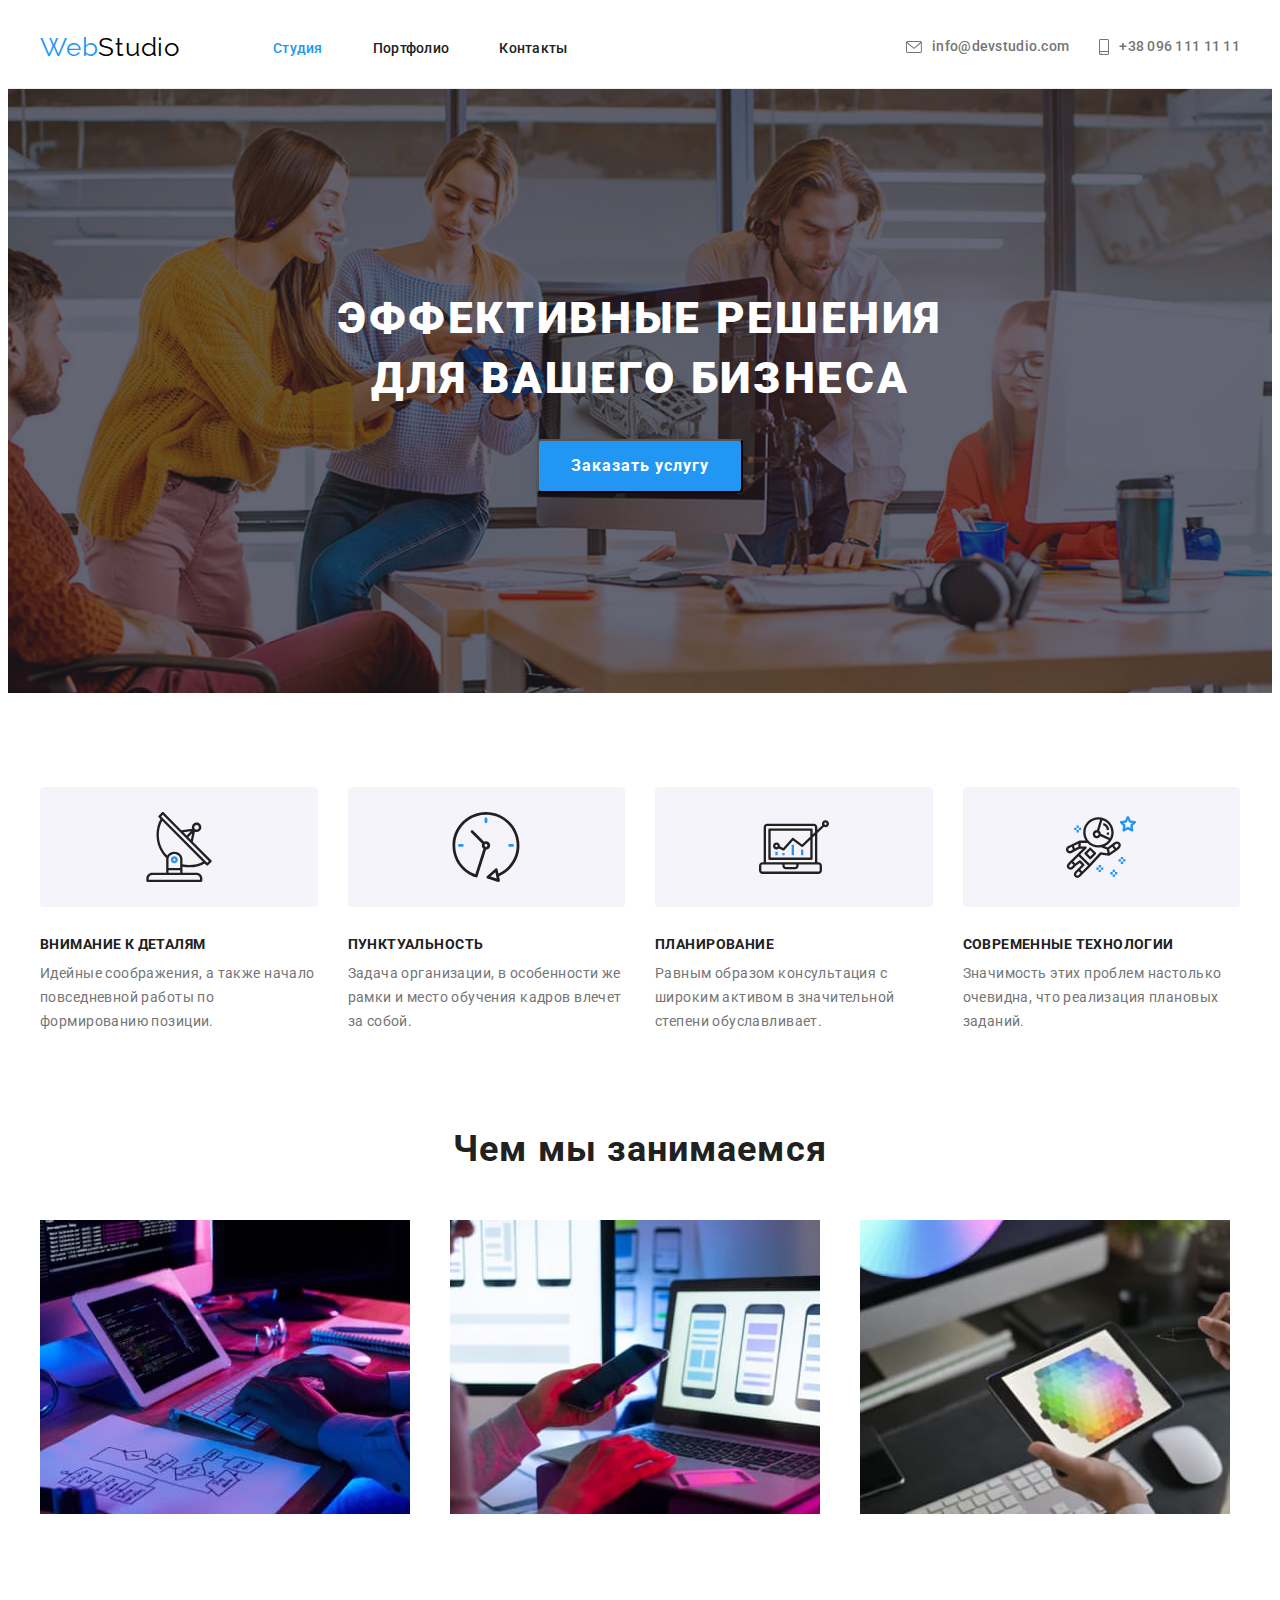
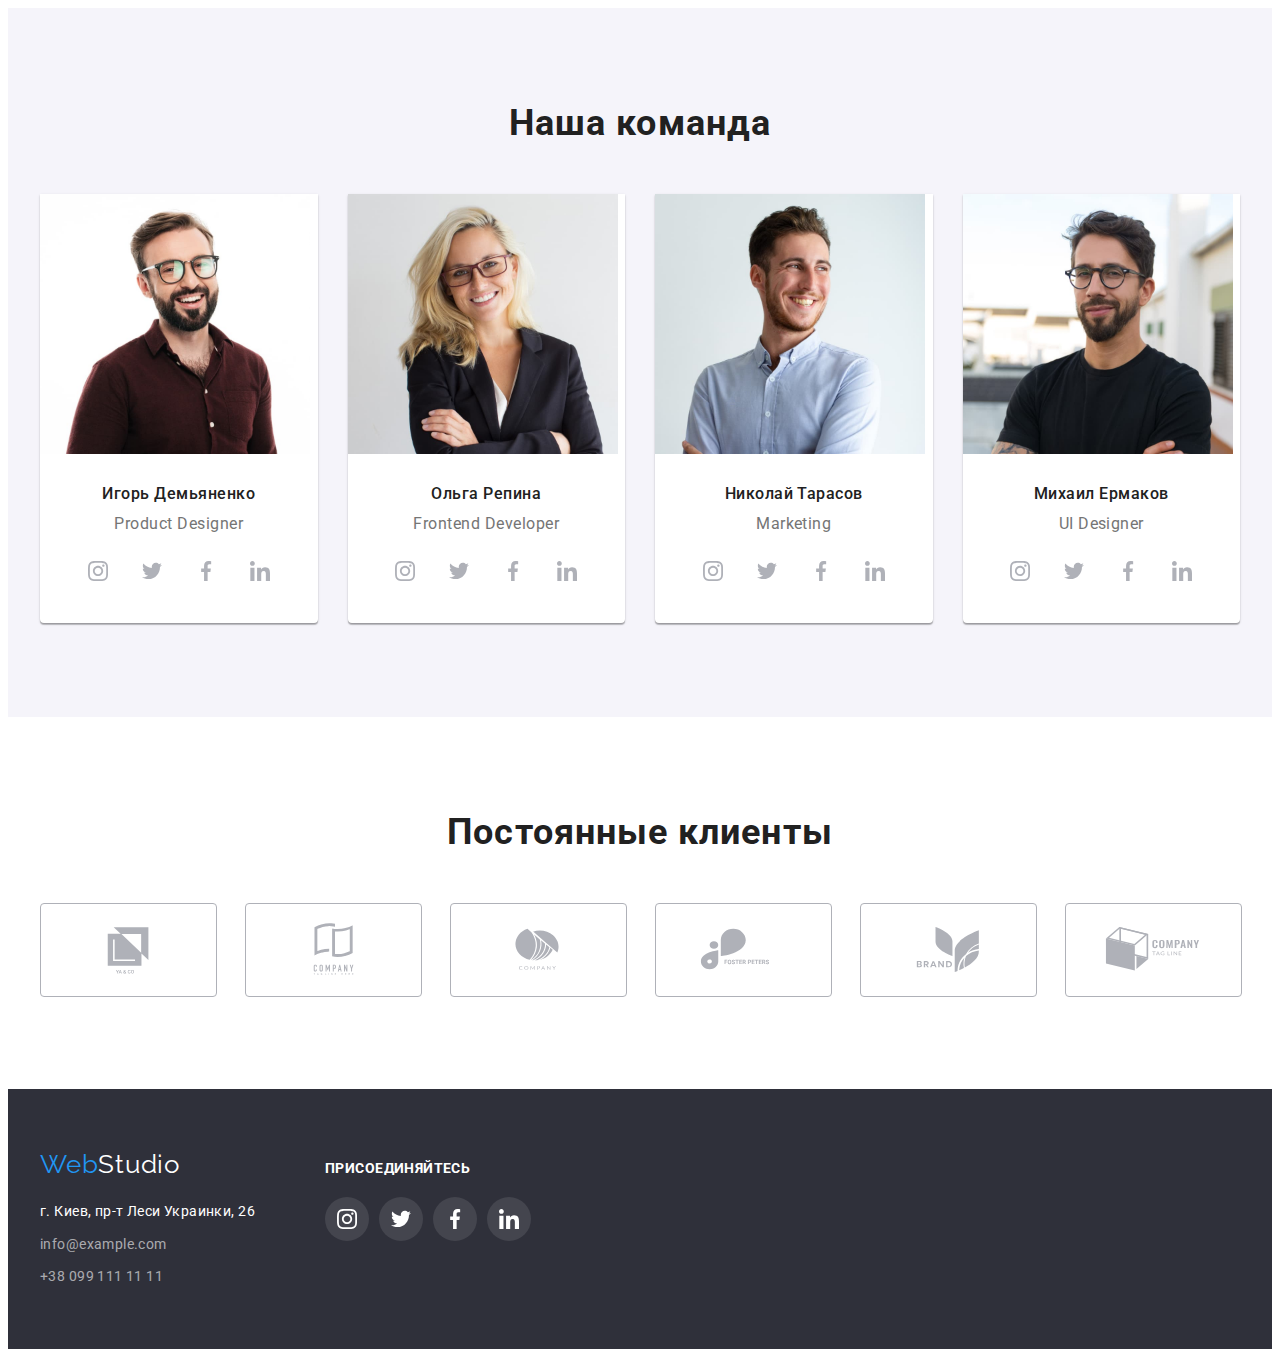
==== commit 7a6965f1: "mistakes" ====
--- a/index.html
+++ b/index.html
@@ -32,27 +32,17 @@
         </ul>
         </nav>
         <ul class="list nav-list">
-        <li>
-            <a href="" class="nav-icon">
-                <svg width="16" height="12">
-                    <use href="./images/icons.svg#icon-envelope">
-                    </use>
-                </svg>
-            </a>
-        </li>
         <li class="nav-connect">
-            <a class="link nav-contact" href="mailto:info@devstudio.com">info@devstudio.com</a>
-        </li>
-        <li>
-            <a href="" class="nav-icon">
-                <svg width="10" height="16">
-                    <use href="./images/icons.svg#icon-smartphone">
-                    </use>
-                </svg>
-            </a>
+            <a class="link nav-contact" href="mailto:info@devstudio.com"><svg class="nav-icon" width="16" height="12">
+                <use href="./images/icons.svg#icon-envelope">
+                </use>
+            </svg>info@devstudio.com</a>
         </li>
         <li class="nav-connect">
-            <a class="link nav-contact" href="tel:+380961111111">+38 096 111 11 11</a>
+            <a class="link nav-contact" href="tel:+380961111111"><svg class="nav-icon" width="10" height="16">
+                <use href="./images/icons.svg#icon-smartphone">
+                </use>
+            </svg>+38 096 111 11 11</a>
         </li>
         </ul>
     </div>
@@ -67,50 +57,40 @@
     <section class="section">
     <div class="container">
         <h2 class="visually-hidden">Наши преимущества</h2>
-        <ul class="principles-icon-list list">
-            <li class="principles-icon-item">
-                <a href="" class="principles-icon-image">
+        <ul class="list principles-list">
+            <li class="principles-item">
+                <div class="principles-icon-image">
                     <svg width="70" height="70">
                         <use href="./images/icons.svg#icon-antenna"></use>
                     </svg>
-                </a>
-            </li>
-            <li class="principles-icon-item">
-                <a href="" class="principles-icon-image">
+                </div>
+                <h3 class="principles-title">Внимание к деталям</h3>
+                <p class="principles-text">Идейные соображения, а также начало повседневной работы по формированию позиции.</p>
+            </li>
+            <li class="principles-item">
+                <div href="" class="principles-icon-image">
                     <svg width="70" height="70">
                         <use href="./images/icons.svg#icon-clock"></use>
                     </svg>
-                </a>
-            </li>
-            <li class="principles-icon-item">
-                <a href="" class="principles-icon-image">
+                </div>
+                <h3 class="principles-title">Пунктуальность</h3>
+                <p class="principles-text">Задача организации, в особенности же рамки и место обучения кадров влечет за собой.</p>
+            </li>
+            <li class="principles-item">
+                <div href="" class="principles-icon-image">
                     <svg width="70" height="70">
                         <use href="./images/icons.svg#icon-diagram"></use>
                     </svg>
-                </a>
-            </li>
-            <li class="principles-icon-item">
-                <a href="" class="principles-icon-image">
+                </div>
+                <h3 class="principles-title">Планирование</h3>
+                <p class="principles-text">Равным образом консультация с широким активом в значительной степени обуславливает.</p>
+            </li>
+            <li class="principles-item">
+                <div href="" class="principles-icon-image">
                     <svg width="70" height="70">
                         <use href="./images/icons.svg#icon-astronaut"></use>
                     </svg>
-                </a>
-            </li>
-        </ul>
-        <ul class="list principles-list">
-            <li class="principles-item">
-                <h3 class="principles-title">Внимание к деталям</h3>
-                <p class="principles-text">Идейные соображения, а также начало повседневной работы по формированию позиции.</p>
-            </li>
-            <li class="principles-item">
-                <h3 class="principles-title">Пунктуальность</h3>
-                <p class="principles-text">Задача организации, в особенности же рамки и место обучения кадров влечет за собой.</p>
-            </li>
-            <li class="principles-item">
-                <h3 class="principles-title">Планирование</h3>
-                <p class="principles-text">Равным образом консультация с широким активом в значительной степени обуславливает.</p>
-            </li>
-            <li class="principles-item">
+                </div>
                 <h3 class="principles-title">Современные технологии</h3>
                 <p class="principles-text">Значимость этих проблем настолько очевидна, что реализация плановых заданий.</p>
             </li>
--- a/css/styles.css
+++ b/css/styles.css
@@ -90,6 +90,8 @@
 line-height: 1.14;
 letter-spacing: 0.02em;
 color: var(--header-color);
+display: flex;
+align-items: center;
 }
 .nav-connect:not(:last-child) {
     margin-right: 30px;
@@ -100,7 +102,7 @@
     color: var(--accent-color);
 }
 .nav-icon {
-    fill: var(--header-color);
+    fill: currentColor;
     margin-right: 10px;
 }
 .nav-icon:hover,
@@ -121,7 +123,8 @@
         max-width: 1600px;
     padding-top: 200px;
     padding-bottom: 200px;
-
+    margin-left: auto;
+    margin-right: auto;
 }
 .name-item {
     display: flex;
@@ -172,16 +175,14 @@
     flex-wrap: wrap;
     margin-left: -30px;
 }
-.principles-icon-item {
-    width: calc(100% / 4 - 30px);
-    margin-left: 30px;
+.principles-icon-image {
+    display: flex;
+    justify-content: center;
+    align-items: center;
+    height: 120px;
     background-color: #F5F4FA;
     border-radius: 4px;
     margin-bottom: 30px;
-}
-.principles-icon-image {
-    display: flex;
-    padding: 25px 100px;
 }
 .principles-list {
     display: flex;
@@ -330,20 +331,21 @@
 .clients-item {
     width: calc(100% / 6 - 30px);
     margin-left: 30px;
+    height: 92px;
+}
+.clients-icon {
+    fill: #AFB1B8;
+    display: flex;
+    align-items: center;
+    justify-content: center;
+    width: 100%;
+    height: 100%;
     border: 1px solid #AFB1B8;
     border-radius: 4px;
-}
-.clients-icon {
-    fill: #AFB1B8;
-    display: flex;
-    padding: 16px 32px;
 }
 .clients-icon:hover,
 .clients-icon:focus {
     fill: var(--accent-color);
-}
-.clients-item:hover,
-.clients-item:focus {
     border: 1px solid var(--accent-color);
 }
 
@@ -355,7 +357,6 @@
 }
 .footer-general {
     display: flex;
-    justify-content: flex-start;
     align-items: baseline;
 }
 .footer-left {
@@ -374,7 +375,6 @@
 .address {
 font-style: normal;
 margin-top: 20px;
-margin-right: 70px;
 }
 .adress-list:not(:last-child) {
     margin-bottom: 9px;
@@ -394,11 +394,11 @@
 .footer-right-title {
 font-weight: 700;
 font-size: 14px;
-line-height: 1,14;
+line-height: 1.14;
 letter-spacing: 0.03em;
 text-transform: uppercase;
 color: var(--btn-color);
-padding-bottom: 20px;
+margin-bottom: 20px;
 }
 .footer-right-list {
     display: flex;
@@ -434,21 +434,6 @@
 .filter-item:not(:last-child) {
     margin-right: 8px;
     
-}
-.filter-btn-main {
-font-family: inherit;
-font-weight: 500;
-font-size: 16px;
-line-height: 1.63;
-text-align: center;
-letter-spacing: 0.03em;
-color: var(--btn-color);
-background: var(--accent-color);
-box-shadow: 0px 3px 1px rgba(0, 0, 0, 0.1), 0px 1px 2px rgba(0, 0, 0, 0.08), 0px 2px 2px rgba(0, 0, 0, 0.12);
-border-radius: 4px;
-cursor: pointer;
-border-radius: 4px;
-border: none;
 }
 .filter-btn {
 font-family: inherit;
@@ -460,16 +445,15 @@
 color: var(--title-color);
 background-color: #F5F4FA;
 cursor: pointer;
-background: #F5F4FA;
 border-radius: 4px;
 border: none;
-}
-.filter-btn-main:hover,
-.filter-btn-main:focus,
+padding: 6px 22px;
+}
 .filter-btn:hover,
 .filter-btn:focus {
 background-color: var(--accent-color);
 color: var(--btn-color);
+box-shadow: 0px 3px 1px rgba(0, 0, 0, 0.1), 0px 1px 2px rgba(0, 0, 0, 0.08), 0px 2px 2px rgba(0, 0, 0, 0.12);
 }
 .projects-list {
     display: flex;
@@ -485,6 +469,13 @@
 .projects-box:nth-last-child(-n + 3) {
     margin-bottom: 0;
 }
+.projects-box-content {
+    display: block;
+}
+.projects-box-content:hover,
+.projects-box-content:focus {
+    box-shadow: 0px 1px 1px rgba(0, 0, 0, 0.12), 0px 4px 4px rgba(0, 0, 0, 0.06), 1px 4px 6px rgba(0, 0, 0, 0.16);
+}
 .projects-item {
     border: 1px solid #EEEEEE;
     padding: 20px 24px;
